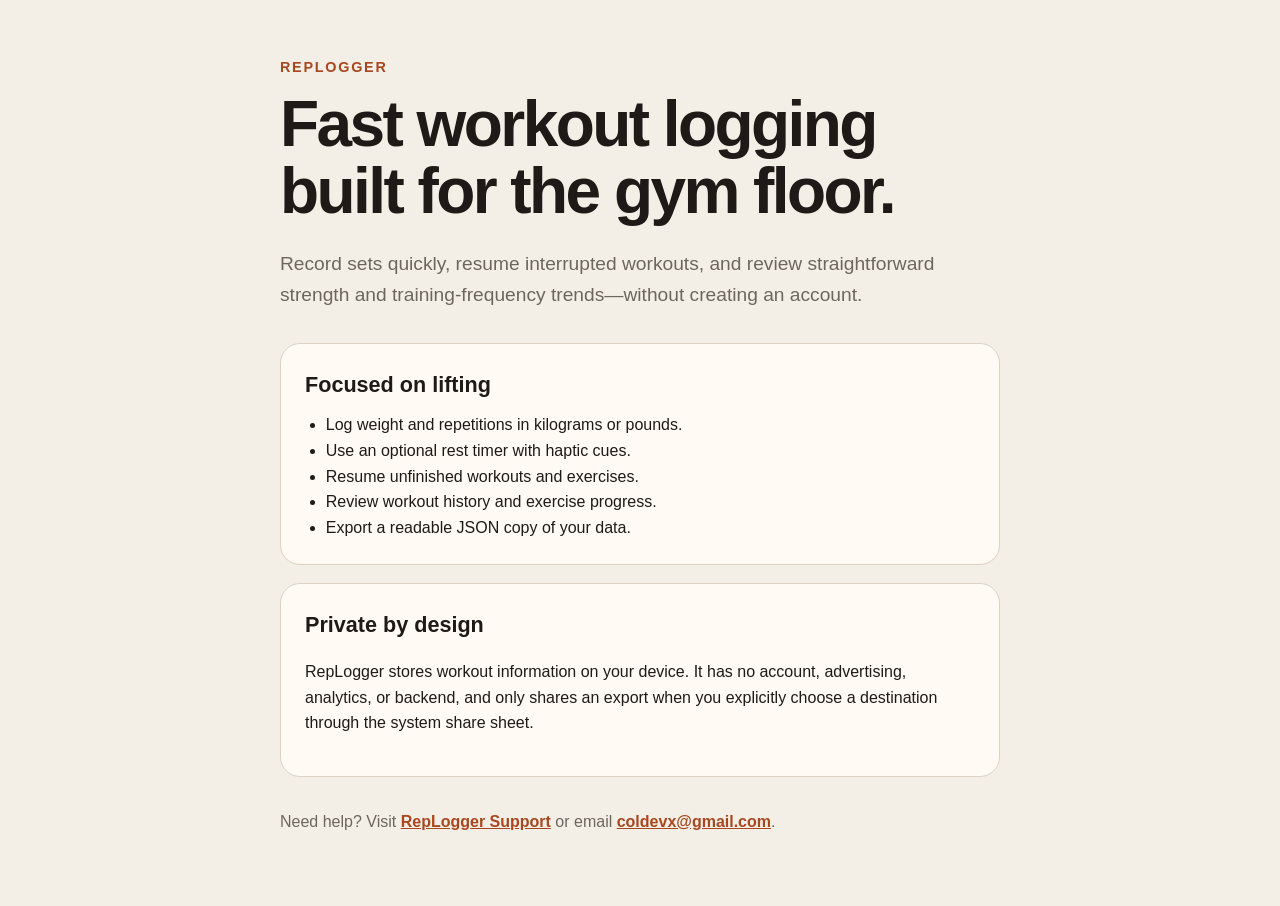
==== marketing/index.html @ d003915d "Add RepLogger marketing page" ====
<!doctype html>
<html lang="en">
  <head>
    <meta charset="utf-8" />
    <meta name="viewport" content="width=device-width, initial-scale=1" />
    <meta
      name="description"
      content="RepLogger is a focused strength-training log for fast set tracking, workout history, and simple progress trends."
    />
    <title>RepLogger — Simple Strength Workout Log</title>
    <style>
      :root {
        color-scheme: light;
        --accent: #a9471f;
        --background: #f4efe6;
        --border: #dfd1bf;
        --muted: #6d665f;
        --surface: #fffaf3;
        --text: #1f1a17;
      }
      * {
        box-sizing: border-box;
      }
      body {
        background: var(--background);
        color: var(--text);
        font-family: -apple-system, BlinkMacSystemFont, "Segoe UI", sans-serif;
        line-height: 1.6;
        margin: 0;
      }
      main {
        margin: 0 auto;
        max-width: 760px;
        padding: 56px 20px;
      }
      .eyebrow {
        color: var(--accent);
        font-size: 0.9rem;
        font-weight: 800;
        letter-spacing: 0.12em;
        margin: 0 0 12px;
        text-transform: uppercase;
      }
      h1 {
        font-size: clamp(2.25rem, 7vw, 4rem);
        letter-spacing: -0.04em;
        line-height: 1.05;
        margin: 0;
      }
      .intro {
        color: var(--muted);
        font-size: 1.2rem;
        margin: 24px 0 32px;
      }
      .card {
        background: var(--surface);
        border: 1px solid var(--border);
        border-radius: 20px;
        margin-top: 18px;
        padding: 24px;
      }
      h2 {
        font-size: 1.35rem;
        margin: 0 0 10px;
      }
      ul {
        margin: 0;
        padding-left: 1.3rem;
      }
      a {
        color: var(--accent);
        font-weight: 700;
      }
      footer {
        color: var(--muted);
        margin-top: 32px;
      }
    </style>
  </head>
  <body>
    <main>
      <p class="eyebrow">RepLogger</p>
      <h1>Fast workout logging built for the gym floor.</h1>
      <p class="intro">
        Record sets quickly, resume interrupted workouts, and review
        straightforward strength and training-frequency trends—without creating
        an account.
      </p>

      <section class="card" aria-labelledby="features-heading">
        <h2 id="features-heading">Focused on lifting</h2>
        <ul>
          <li>Log weight and repetitions in kilograms or pounds.</li>
          <li>Use an optional rest timer with haptic cues.</li>
          <li>Resume unfinished workouts and exercises.</li>
          <li>Review workout history and exercise progress.</li>
          <li>Export a readable JSON copy of your data.</li>
        </ul>
      </section>

      <section class="card" aria-labelledby="privacy-heading">
        <h2 id="privacy-heading">Private by design</h2>
        <p>
          RepLogger stores workout information on your device. It has no
          account, advertising, analytics, or backend, and only shares an export
          when you explicitly choose a destination through the system share
          sheet.
        </p>
      </section>

      <footer>
        <p>
          Need help? Visit <a href="../">RepLogger Support</a> or email
          <a href="mailto:coldevx@gmail.com">coldevx@gmail.com</a>.
        </p>
      </footer>
    </main>
  </body>
</html>
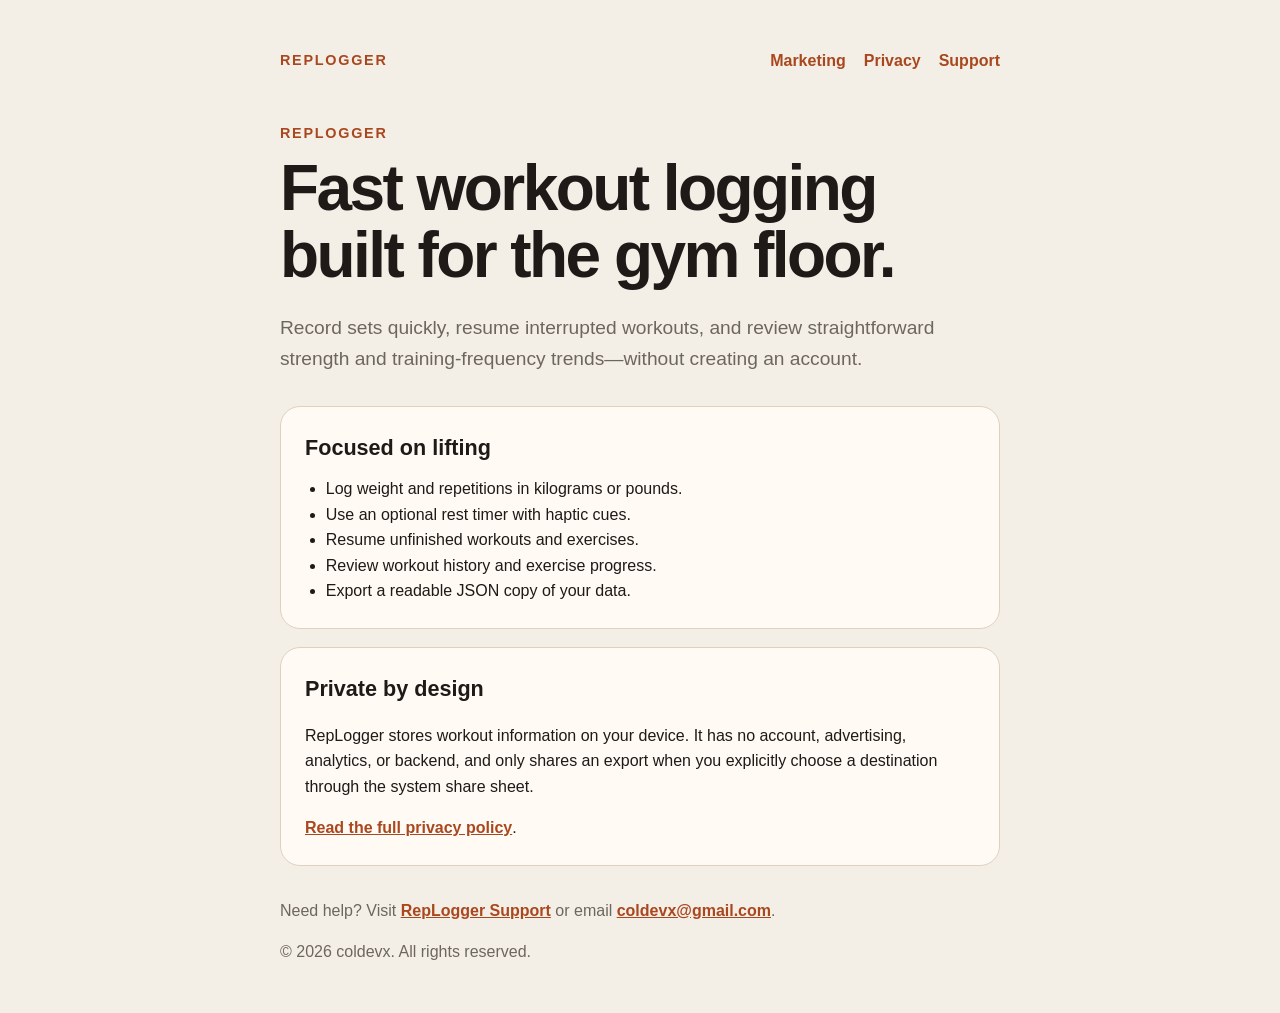
==== commit ff0b727f: "Add RepLogger support marketing and privacy pages" ====
--- a/marketing/index.html
+++ b/marketing/index.html
@@ -8,77 +8,19 @@
       content="RepLogger is a focused strength-training log for fast set tracking, workout history, and simple progress trends."
     />
     <title>RepLogger — Simple Strength Workout Log</title>
-    <style>
-      :root {
-        color-scheme: light;
-        --accent: #a9471f;
-        --background: #f4efe6;
-        --border: #dfd1bf;
-        --muted: #6d665f;
-        --surface: #fffaf3;
-        --text: #1f1a17;
-      }
-      * {
-        box-sizing: border-box;
-      }
-      body {
-        background: var(--background);
-        color: var(--text);
-        font-family: -apple-system, BlinkMacSystemFont, "Segoe UI", sans-serif;
-        line-height: 1.6;
-        margin: 0;
-      }
-      main {
-        margin: 0 auto;
-        max-width: 760px;
-        padding: 56px 20px;
-      }
-      .eyebrow {
-        color: var(--accent);
-        font-size: 0.9rem;
-        font-weight: 800;
-        letter-spacing: 0.12em;
-        margin: 0 0 12px;
-        text-transform: uppercase;
-      }
-      h1 {
-        font-size: clamp(2.25rem, 7vw, 4rem);
-        letter-spacing: -0.04em;
-        line-height: 1.05;
-        margin: 0;
-      }
-      .intro {
-        color: var(--muted);
-        font-size: 1.2rem;
-        margin: 24px 0 32px;
-      }
-      .card {
-        background: var(--surface);
-        border: 1px solid var(--border);
-        border-radius: 20px;
-        margin-top: 18px;
-        padding: 24px;
-      }
-      h2 {
-        font-size: 1.35rem;
-        margin: 0 0 10px;
-      }
-      ul {
-        margin: 0;
-        padding-left: 1.3rem;
-      }
-      a {
-        color: var(--accent);
-        font-weight: 700;
-      }
-      footer {
-        color: var(--muted);
-        margin-top: 32px;
-      }
-    </style>
+    <link rel="stylesheet" href="../styles.css" />
   </head>
   <body>
     <main>
+      <nav aria-label="Primary navigation">
+        <a class="brand" href="../">RepLogger</a>
+        <div class="nav-links">
+          <a aria-current="page" href="./">Marketing</a>
+          <a href="../privacy/">Privacy</a>
+          <a href="../">Support</a>
+        </div>
+      </nav>
+
       <p class="eyebrow">RepLogger</p>
       <h1>Fast workout logging built for the gym floor.</h1>
       <p class="intro">
@@ -106,6 +48,7 @@
           when you explicitly choose a destination through the system share
           sheet.
         </p>
+        <p><a href="../privacy/">Read the full privacy policy</a>.</p>
       </section>
 
       <footer>
@@ -113,6 +56,7 @@
           Need help? Visit <a href="../">RepLogger Support</a> or email
           <a href="mailto:coldevx@gmail.com">coldevx@gmail.com</a>.
         </p>
+        <p>© 2026 coldevx. All rights reserved.</p>
       </footer>
     </main>
   </body>
--- a/styles.css
+++ b/styles.css
@@ -0,0 +1,116 @@
+:root {
+  color-scheme: light;
+  --accent: #a9471f;
+  --background: #f4efe6;
+  --border: #dfd1bf;
+  --muted: #6d665f;
+  --surface: #fffaf3;
+  --text: #1f1a17;
+}
+
+* {
+  box-sizing: border-box;
+}
+
+body {
+  background: var(--background);
+  color: var(--text);
+  font-family: -apple-system, BlinkMacSystemFont, "Segoe UI", sans-serif;
+  line-height: 1.6;
+  margin: 0;
+}
+
+main {
+  margin: 0 auto;
+  max-width: 760px;
+  padding: 48px 20px;
+}
+
+nav {
+  align-items: center;
+  display: flex;
+  flex-wrap: wrap;
+  gap: 12px 20px;
+  justify-content: space-between;
+  margin-bottom: 48px;
+}
+
+nav a {
+  text-decoration: none;
+}
+
+.nav-links {
+  display: flex;
+  gap: 18px;
+}
+
+.brand,
+.eyebrow {
+  color: var(--accent);
+  font-size: 0.9rem;
+  font-weight: 800;
+  letter-spacing: 0.12em;
+  margin: 0;
+  text-transform: uppercase;
+}
+
+h1 {
+  font-size: clamp(2.25rem, 7vw, 4rem);
+  letter-spacing: -0.04em;
+  line-height: 1.05;
+  margin: 10px 0 0;
+}
+
+.compact h1 {
+  font-size: clamp(2.1rem, 6vw, 3.4rem);
+}
+
+.intro {
+  color: var(--muted);
+  font-size: 1.2rem;
+  margin: 24px 0 32px;
+}
+
+.card {
+  background: var(--surface);
+  border: 1px solid var(--border);
+  border-radius: 20px;
+  margin-top: 18px;
+  padding: 24px;
+}
+
+h2 {
+  font-size: 1.35rem;
+  margin: 0 0 10px;
+}
+
+p:last-child {
+  margin-bottom: 0;
+}
+
+ul {
+  margin: 0;
+  padding-left: 1.3rem;
+}
+
+a {
+  color: var(--accent);
+  font-weight: 700;
+}
+
+footer {
+  color: var(--muted);
+  margin-top: 32px;
+}
+
+@media (max-width: 480px) {
+  main {
+    padding-top: 28px;
+  }
+
+  nav {
+    align-items: flex-start;
+    flex-direction: column;
+    margin-bottom: 36px;
+  }
+}
